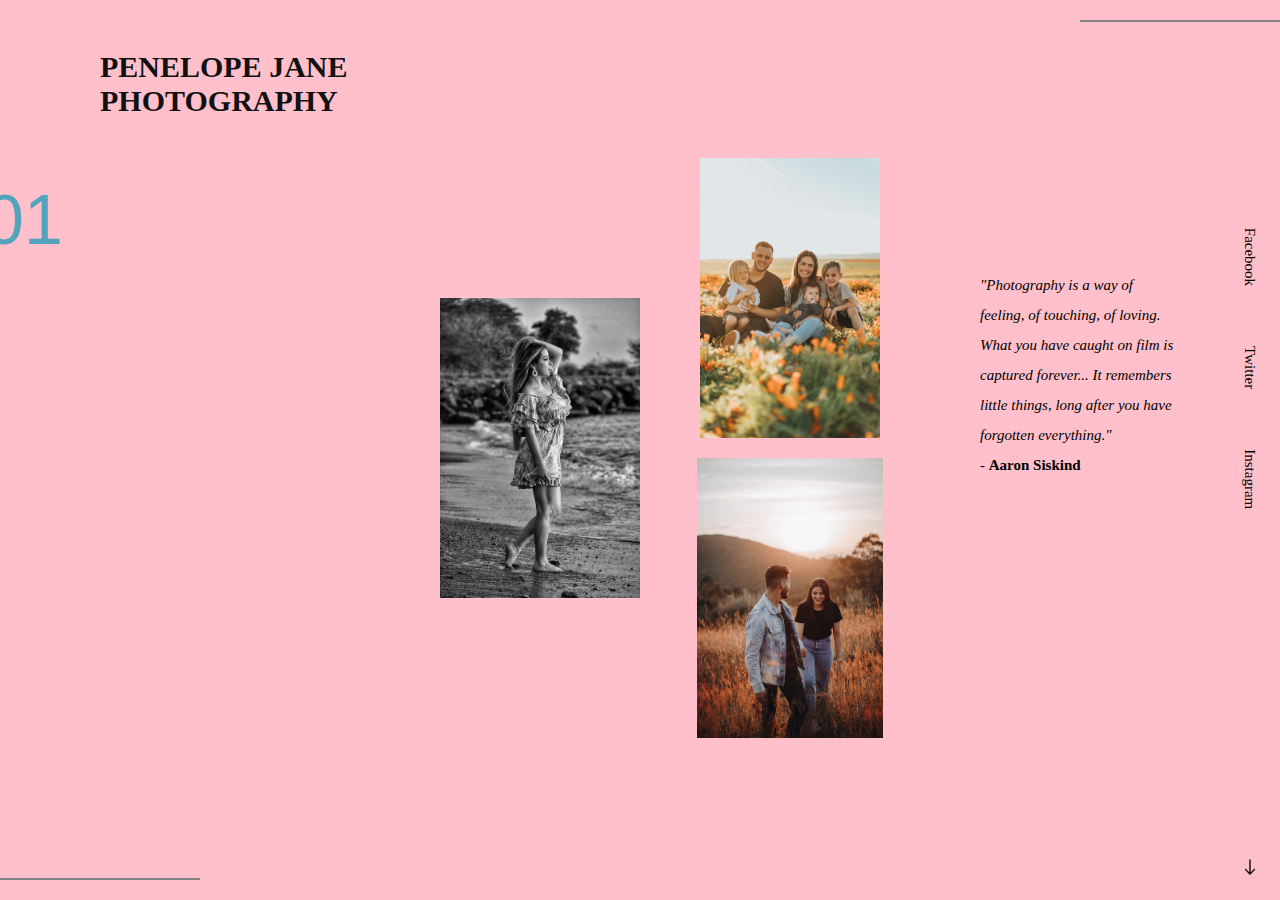
==== wd01/index.html @ b0c98f11 "html & css & javascript added" ====
<!DOCTYPE html>
<html lang="en">

<head>
    <meta charset="UTF-8">
    <meta http-equiv="X-UA-Compatible" content="IE=edge">
    <meta name="description" content="Penelope Jane Photography">
    <meta name="keywords" content="photography">
    <meta name="author" content="Penelope Kern">
    <meta name="viewport" content="width=device-width, initial-scale=1.0">
    <link rel="stylesheet" href="styles.css">
    <title>Photography Site</title>
</head>

<body>
    <div class="page">

        <!------------- page 1 ---------------->

        <div class="page-1">
            <hr class="hr-1">
            <hr class="hr-2">
            <div class="page-no">01</div>
            <h1>Penelope Jane <br />Photography</h1>
            <div class="quotes">
                <p>
                    "Photography is a way of feeling, of touching, of loving. <br />
                    What you have caught on film is captured forever... It remembers
                    little things, long after you have forgotten everything." <br> -
                    <span class="author">Aaron Siskind</span>
                </p>
            </div>

            <!-- collage page 1 -->
            <div class="collage">
                <div class="collage-1">
                    <!--youtube video on photography tricks & illusions-->
                    <div class="img-1"><a href="https://youtu.be/Do8mGUrE5D0"><img class="center"
                                src="./images/image1.jpg" alt="woman at the beach image"></a></div>
                    <div class="img-2"><img src="./images/image2.jpg" alt="family amongst flowers image"></div>
                    <div class="img-3"><img src="./images/image3.jpg" alt="couple image"></div>
                </div>
            </div>
            <div class="social">
                <ul>
                    <li>Facebook</li>
                    <li>Twitter</li>
                    <li>Instagram</li>
                </ul>
            </div>
            <!--arrow button-->
            <button class="btn-up"><img src="./arrow.png"></button>
        </div>

        <!------------- page 2 ------------>

        <!-- collage page 2 -->

        <div class="page-2">
            <div class="page-no">02</div>
            <div class="box-2">
                <div class="collage-2">
                    <div class="img-4"><img src="./images/image4.jpg" alt="woman with a dog"></div>
                    <div class="img-5"><img src="./images/image-5.jpg" alt="woman in the sun"></div>
                    <div class="img-6"><img src="./images/image6.jpg" alt="a mans face popping out a hole"></div>
                    <div class="img-7"><img src="./images/image7.jpg" alt="man lying on grass"></div>
                    <div class="img-8"><img src="./images/image-8.jpg" alt="woman at the beach"></div>
                    <div class="img-9"><img src="./images/image9.jpg" alt="woman throwing sand"></div>
                </div>
                <div class="side">
                    <h1>Want to hire me?</h1>
                    <!--contact button-->
                    <a href="./contact.html" class="hire-btn">Contact</a>

                </div>
            </div>
            <!--arrow button-->
            <button class="btn-down"><img src="./arrow.png"></button>
        </div>
    </div>
    <script src="./main.js"></script>
</body>

</html>
---- wd01/styles.css ----
* {
    margin: 0;
    padding: 0;
    box-sizing: border-box;
}

button {
    background-color: transparent;
    border: none;
    cursor: pointer;
}

.page {
    height: 100vh;
    overflow: hidden;
}

.page-1 {
    height: 100vh;
    width: 100vw;
    background-color: pink;
    background-repeat: no-repeat;
    background-size: cover;
    position: relative;
    transition: all .5s linear;
}

.quotes {
    font-size: 15px;
    position: absolute;
    right: 100px;
    top: 30%;
    width: 200px;
    line-height: 2;
    font-style: italic;
}

.author {
    font-style: normal;
    font-weight: bold;
}

hr {
    border: none;
    height: 2px;
    width: 200px;
    background-color: rgb(131, 131, 131);
}

.hr-1 {
    position: absolute;
    bottom: 20px;
}

.hr-2 {
    position: absolute;
    top: 20px;
    right: 0;
}

.page-1 ul {
    font-size: 15px;
    list-style: none;
    display: flex;
    gap: 60px;
    position: absolute;
    top: 40%;
    transform: rotate(90deg) translateY(-110px);
    right: 0;
}

.page-1 h1, .page-3 h1 {
    font-size: 30px;
    position: absolute;
    top: 50px;
    left: 100px;
    font-family: 'Times New Roman', Times, serif;
    font-weight: bold;
    color: #111;
    text-transform: uppercase;
}

/* collage/grids page one */

.collage {
    display: flex;
    justify-content: center;
    align-items: center;
    height: 100vh;
}

.collage-1 {
    position: absolute;
    display: grid;
    place-items: center;
    grid-template-columns: repeat(5, 1fr);
    grid-template-rows: repeat(2, 1fr);
    height: 600px;
    width: 500px;
}

.collage-1 img {
    height: 280px;
    transition: all .5s ease;
}

.collage-1 img:hover {
    box-shadow: 0px 5px 5px 2px rgba(0, 0, 0, 0.2);
    scale: 1.1;
}

.img-1 {
    grid-area: 1/1/3/4;
}

.img-1 img {
    height: 300px;
}

.img-2 {
    grid-area: 1/4/2/6;
}

.img-3 {
    grid-area: 2/4/3/6;
}

.page-no {
    font-size: 70px;
    position: absolute;
    top: 180px;
    left: -15px;
    font-family: 'Franklin Gothic Medium', 
    'Arial Narrow', Arial, sans-serif;
}

.page-1 .page-no{
    color: #51a4bc;
}

.page-1.up{
    margin-top: -100vh;
}

.page-1.down{
    margin-top: 0;
}

/* button page one */

.page-1 button img{
    transform: rotate(90deg);
}

.btn-up,.btn-down{
    position: absolute;
    bottom: 20px;
    right: 20px;
}

.btn-up img,.btn-down img{
    height: 20px;
}

/* page one end */

/******** page two *********/

.page-2 {
    height: 100vh;
    width: 100vw;
    background-color: rgb(147,174,255);
    position: relative;
    transition: all .5s linear;
}

.page-2 button img{
    transform:rotate(270deg);
}

.box-2{
    display: flex;
    align-items: center;
    justify-content: center;
    height: 100vh;
}

/* collage/ grids page two */

.collage-2{
    display: grid;
    grid-template-columns: repeat(3,1fr);
    grid-template-rows: repeat(2,1fr);
    height: 500px;
    width: 800px;
    align-items: center;  
}

.collage-2 img{
    height: 200px;
    transition: all .5s ease;
}

.collage-2 img:hover{
    box-shadow: 0px 5px 5px 2px rgba(0,0,0,0.2);
    scale: 1.1;
}

/** button page two **/

.hire-btn{
    border: 2px solid #000;
    padding: 5px;
    margin-top: 15px;
    width: 150px;
    border-radius: 5px;
    text-transform: uppercase;
    font-size: 15px;
    font-weight: bold;
    color: #000;
    transition: all .5s ease;
}

.hire-btn:hover{
    background-color: #fff;
    box-shadow: 0px 5px 5px 2px rgba(0,0,0,0.2);
}

/***************** page two end ***************/


/********* page three **************/

.page-3 {
    height: 100vh;
    width: 100vw;
    background-color: rgb(147,174,255);
    background-repeat: no-repeat;
    background-size: cover;
    position: relative;
    transition: all .5s linear;
}

.box-3{
    display: flex;
    align-items: center;
    justify-content: center;
    height: 100vh;
}

.collage-3{
    display: grid;
    grid-template-columns: repeat(1, 1fr);
    grid-template-rows: repeat(1, 1fr);
    height: 500px;
    width: 800px;
    align-items: center;  
}

.collage-3 iframe{
    height: 200px;
    width: 200px;
    transition: all .5s ease;
}

.collage-3 figure:hover {
    box-shadow: 0px 5px 5px 2px rgba(0, 0, 0, 0.2);
    scale: 1.1;
}

/* home button page 3*/

.home-btn{
    border: 2px solid #000;
    padding: 5px;
    margin-top: 15px;
    width: 150px;
    border-radius: 5px;
    text-transform: uppercase;
    font-size: 15px;
    font-weight: bold;
    color: #000;
    transition: all .5s ease;
}

.home-btn:hover{
    background-color: #fff;
    box-shadow: 0px 5px 5px 2px rgba(0,0,0,0.2);
}

/* Form submit and success/error message css*/

#submitButton {
    background-color: green;
    width: 130px;
    margin-left: 15px;
    border-radius: 5px;
    color: #fff;
    transition: all .5s ease
}

#submitButton:hover{
    background-color: aquamarine;
    color: #000;
    box-shadow: 0px 5px 5px 2px rgba(0,0,0,0.2);
}

#errorMessage{
color: red;
font-size: 80% !important;
}

#successMessage{
    color: green;
    font-size: 80% !important;
    display: none;
    margin-bottom: 20px;
}

/*A link tag psuedo-code*/

a:link{
    color: red;
}

/* visited link */
a:visited{
color: green;
}

/* mouse over link */
a:hover{
    color: hotpink;
}

/* selected link */
a:active{
    color:blue;
}

/* Image grid css */
.grid-container{
    display: grid;
    grid-template-columns: repeat(auto-fit), minmax(200px, 1fr);
    grid-gap: 20px;
    padding: 20px;
}

.grid-item{
    border: 1px solid #ccc;
    border-radius: 10px;
    overflow: hidden;
}

.grid-item img {
    width: 100%;
    height: 100%;
}
/******************** media queries *******************/

@media(max-width:1000px){
    .quotes{
        display: none;
    }

    .collage-2{
        display: none;
    }

    .side{
        text-align: center;
    }

    .page-1 h1{
        font-size: 30px;
    }
}

@media(max-width:650px){
    .collage-1{
        width: 350px;
        height: 350px;
    }

    .collage-1 img{
        height: 200px;
    }

    .social{
        display: none;
    }
}
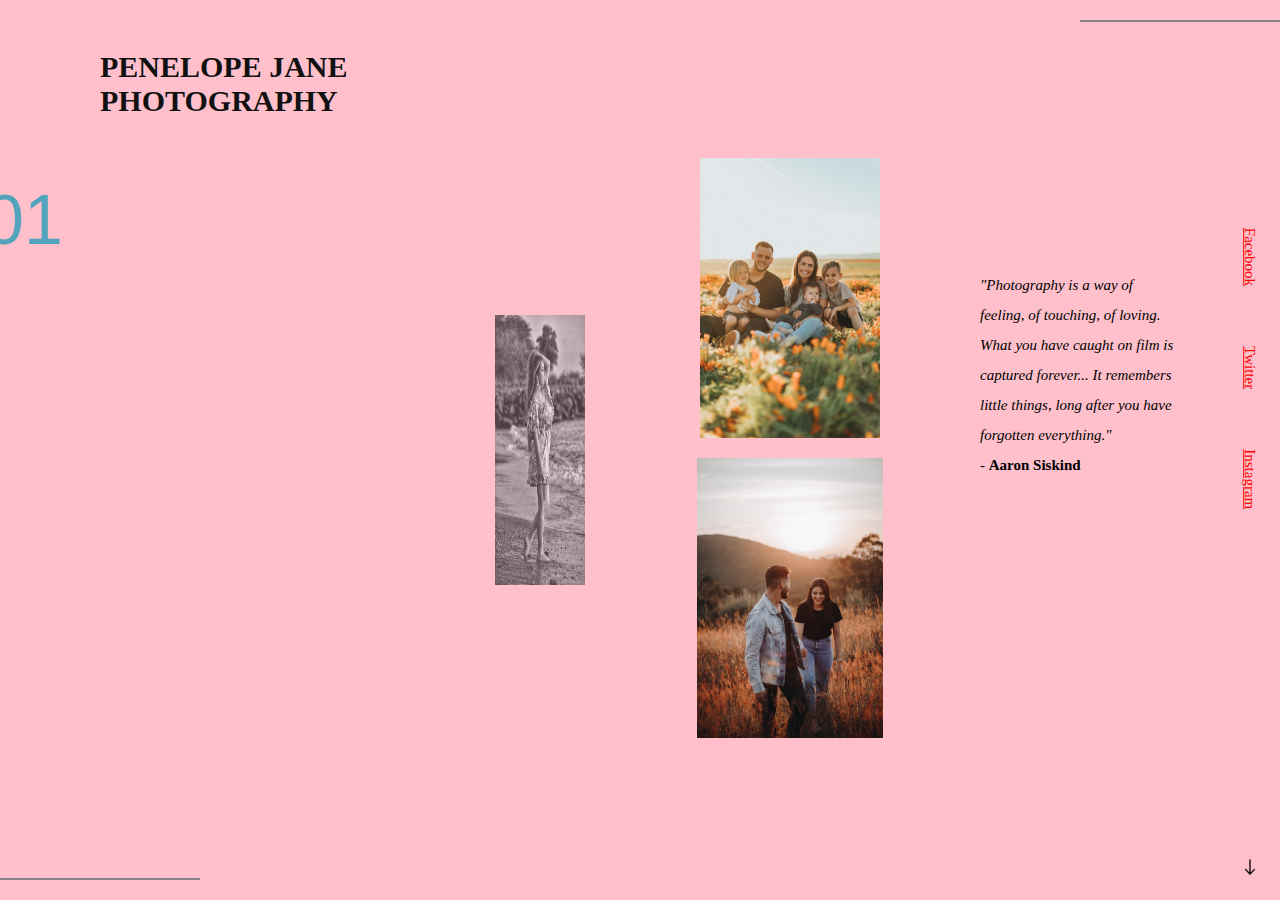
==== commit 6b33decd: "contact form added" ====
--- a/wd01/index.html
+++ b/wd01/index.html
@@ -43,9 +43,9 @@
             </div>
             <div class="social">
                 <ul>
-                    <li>Facebook</li>
-                    <li>Twitter</li>
-                    <li>Instagram</li>
+                    <a href="https://www.facebook.com">Facebook</a>
+                    <a href="https://www.twitter.com">Twitter</a>
+                    <a href="https://www.instagram.com">Instagram</a>
                 </ul>
             </div>
             <!--arrow button-->
--- a/wd01/styles.css
+++ b/wd01/styles.css
@@ -14,6 +14,8 @@
     height: 100vh;
     overflow: hidden;
 }
+
+/* page one */
 
 .page-1 {
     height: 100vh;
@@ -25,6 +27,8 @@
     transition: all .5s linear;
 }
 
+/* Quote*/
+
 .quotes {
     font-size: 15px;
     position: absolute;
@@ -57,6 +61,7 @@
     top: 20px;
     right: 0;
 }
+
 
 .page-1 ul {
     font-size: 15px;
@@ -109,6 +114,8 @@
     scale: 1.1;
 }
 
+/* Images page one */
+
 .img-1 {
     grid-area: 1/1/3/4;
 }
@@ -130,35 +137,37 @@
     position: absolute;
     top: 180px;
     left: -15px;
-    font-family: 'Franklin Gothic Medium', 
-    'Arial Narrow', Arial, sans-serif;
-}
-
-.page-1 .page-no{
+    font-family: 'Franklin Gothic Medium',
+        'Arial Narrow', Arial, sans-serif;
+}
+
+.page-1 .page-no {
     color: #51a4bc;
 }
 
-.page-1.up{
+.page-1.up {
     margin-top: -100vh;
 }
 
-.page-1.down{
+.page-1.down {
     margin-top: 0;
 }
 
 /* button page one */
 
-.page-1 button img{
+.page-1 button img {
     transform: rotate(90deg);
 }
 
-.btn-up,.btn-down{
+.btn-up,
+.btn-down {
     position: absolute;
     bottom: 20px;
     right: 20px;
 }
 
-.btn-up img,.btn-down img{
+.btn-up img,
+.btn-down img {
     height: 20px;
 }
 
@@ -169,16 +178,16 @@
 .page-2 {
     height: 100vh;
     width: 100vw;
-    background-color: rgb(147,174,255);
+    background-color: rgb(147, 174, 255);
     position: relative;
     transition: all .5s linear;
 }
 
-.page-2 button img{
-    transform:rotate(270deg);
-}
-
-.box-2{
+.page-2 button img {
+    transform: rotate(270deg);
+}
+
+.box-2 {
     display: flex;
     align-items: center;
     justify-content: center;
@@ -187,28 +196,28 @@
 
 /* collage/ grids page two */
 
-.collage-2{
+.collage-2 {
     display: grid;
-    grid-template-columns: repeat(3,1fr);
-    grid-template-rows: repeat(2,1fr);
+    grid-template-columns: repeat(3, 1fr);
+    grid-template-rows: repeat(2, 1fr);
     height: 500px;
     width: 800px;
-    align-items: center;  
-}
-
-.collage-2 img{
+    align-items: center;
+}
+
+.collage-2 img {
     height: 200px;
     transition: all .5s ease;
 }
 
-.collage-2 img:hover{
-    box-shadow: 0px 5px 5px 2px rgba(0,0,0,0.2);
+.collage-2 img:hover {
+    box-shadow: 0px 5px 5px 2px rgba(0, 0, 0, 0.2);
     scale: 1.1;
 }
 
-/** button page two **/
-
-.hire-btn{
+/** Hire button page two **/
+
+.hire-btn {
     border: 2px solid #000;
     padding: 5px;
     margin-top: 15px;
@@ -221,9 +230,9 @@
     transition: all .5s ease;
 }
 
-.hire-btn:hover{
+.hire-btn:hover {
     background-color: #fff;
-    box-shadow: 0px 5px 5px 2px rgba(0,0,0,0.2);
+    box-shadow: 0px 5px 5px 2px rgba(0, 0, 0, 0.2);
 }
 
 /***************** page two end ***************/
@@ -234,47 +243,29 @@
 .page-3 {
     height: 100vh;
     width: 100vw;
-    background-color: rgb(147,174,255);
+    background-color: rgb(147, 174, 255);
     background-repeat: no-repeat;
     background-size: cover;
     position: relative;
     transition: all .5s linear;
 }
 
-.box-3{
+.box-3 {
     display: flex;
     align-items: center;
     justify-content: center;
     height: 100vh;
 }
 
-.collage-3{
-    display: grid;
-    grid-template-columns: repeat(1, 1fr);
-    grid-template-rows: repeat(1, 1fr);
-    height: 500px;
-    width: 800px;
-    align-items: center;  
-}
-
-.collage-3 iframe{
-    height: 200px;
-    width: 200px;
-    transition: all .5s ease;
-}
-
-.collage-3 figure:hover {
-    box-shadow: 0px 5px 5px 2px rgba(0, 0, 0, 0.2);
-    scale: 1.1;
-}
 
 /* home button page 3*/
-
-.home-btn{
+.home-btn {
     border: 2px solid #000;
     padding: 5px;
     margin-top: 15px;
-    width: 150px;
+    position: absolute;
+    top: 5px;
+    left: 100px;
     border-radius: 5px;
     text-transform: uppercase;
     font-size: 15px;
@@ -283,70 +274,103 @@
     transition: all .5s ease;
 }
 
-.home-btn:hover{
+.home-btn:hover {
     background-color: #fff;
-    box-shadow: 0px 5px 5px 2px rgba(0,0,0,0.2);
+    box-shadow: 0px 5px 5px 2px rgba(0, 0, 0, 0.2);
+}
+
+/* collage /grid page three */
+
+.collage-3 {
+    display: grid;
+    grid-template-columns: repeat(1, 1fr);
+    grid-template-rows: repeat(1, 1fr);
+    height: 500px;
+    width: 800px;
+    align-items: center;
+}
+
+.collage-3 iframe {
+    display: grid;
+    grid-template-columns: repeat(1, 1fr);
+    grid-template-rows: repeat(1, 1fr);
+    height: 250px;
+    width: 350px;
+    transition: all .5s ease;
+}
+
+.collage-3 figure:hover {
+    box-shadow: 0px 5px 5px 2px rgba(0, 0, 0, 0.2);
+    scale: 1.1;
+}
+
+/*contact page image center*/
+.center {
+    display: block;
+    margin-left: auto;
+    margin-right: auto;
+    width: 50%;
+    opacity: 70%;
+    transform: scale(0.9);
+}
+
+/* Form input layout*/
+input {
+    width: 300px;
+    padding: 5px 5px 12px 5px;
+    font-size: 10px;
+    border: 1px solid grey;
+}
+
+/* Form label layout css*/
+label {
+    float: left;
+    position: relative;
+    top: 12px;
+    width: 200px;
+}
+
+/* Form css */
+.form-element {
+    margin-bottom: 10px;
 }
 
 /* Form submit and success/error message css*/
-
 #submitButton {
     background-color: green;
+    color: #fff;
     width: 130px;
-    margin-left: 15px;
-    border-radius: 5px;
-    color: #fff;
+    margin-left: 200px;
     transition: all .5s ease
 }
 
-#submitButton:hover{
+#submitButton:hover {
     background-color: aquamarine;
     color: #000;
-    box-shadow: 0px 5px 5px 2px rgba(0,0,0,0.2);
-}
-
-#errorMessage{
-color: red;
-font-size: 80% !important;
-}
-
-#successMessage{
+    transform: scale(1.05);
+}
+
+#errorMessage {
+    color: red;
+    font-size: 80% !important;
+}
+
+#successMessage {
     color: green;
     font-size: 80% !important;
     display: none;
     margin-bottom: 20px;
 }
 
-/*A link tag psuedo-code*/
-
-a:link{
-    color: red;
-}
-
-/* visited link */
-a:visited{
-color: green;
-}
-
-/* mouse over link */
-a:hover{
-    color: hotpink;
-}
-
-/* selected link */
-a:active{
-    color:blue;
-}
-
 /* Image grid css */
-.grid-container{
+.grid-container {
     display: grid;
     grid-template-columns: repeat(auto-fit), minmax(200px, 1fr);
     grid-gap: 20px;
     padding: 20px;
 }
 
-.grid-item{
+.grid-item {
     border: 1px solid #ccc;
     border-radius: 10px;
     overflow: hidden;
@@ -356,38 +380,59 @@
     width: 100%;
     height: 100%;
 }
+
+/*A link tag psuedo-code*/
+
+a:link {
+    color: red;
+}
+
+/* visited link */
+a:visited {
+    color: green;
+}
+
+/* mouse over link */
+a:hover {
+    color: hotpink;
+}
+
+/* selected link */
+a:active {
+    color: blue;
+}
+
 /******************** media queries *******************/
 
-@media(max-width:1000px){
-    .quotes{
+@media(max-width:1000px) {
+    .quotes {
         display: none;
     }
 
-    .collage-2{
+    .collage-2 {
         display: none;
     }
 
-    .side{
+    .side {
         text-align: center;
     }
 
-    .page-1 h1{
+    .page-1 h1 {
         font-size: 30px;
     }
 }
 
-@media(max-width:650px){
-    .collage-1{
+@media(max-width:650px) {
+    .collage-1 {
         width: 350px;
         height: 350px;
     }
 
-    .collage-1 img{
+    .collage-1 img {
         height: 200px;
     }
 
-    .social{
+    .social {
         display: none;
     }
-}
-
+}